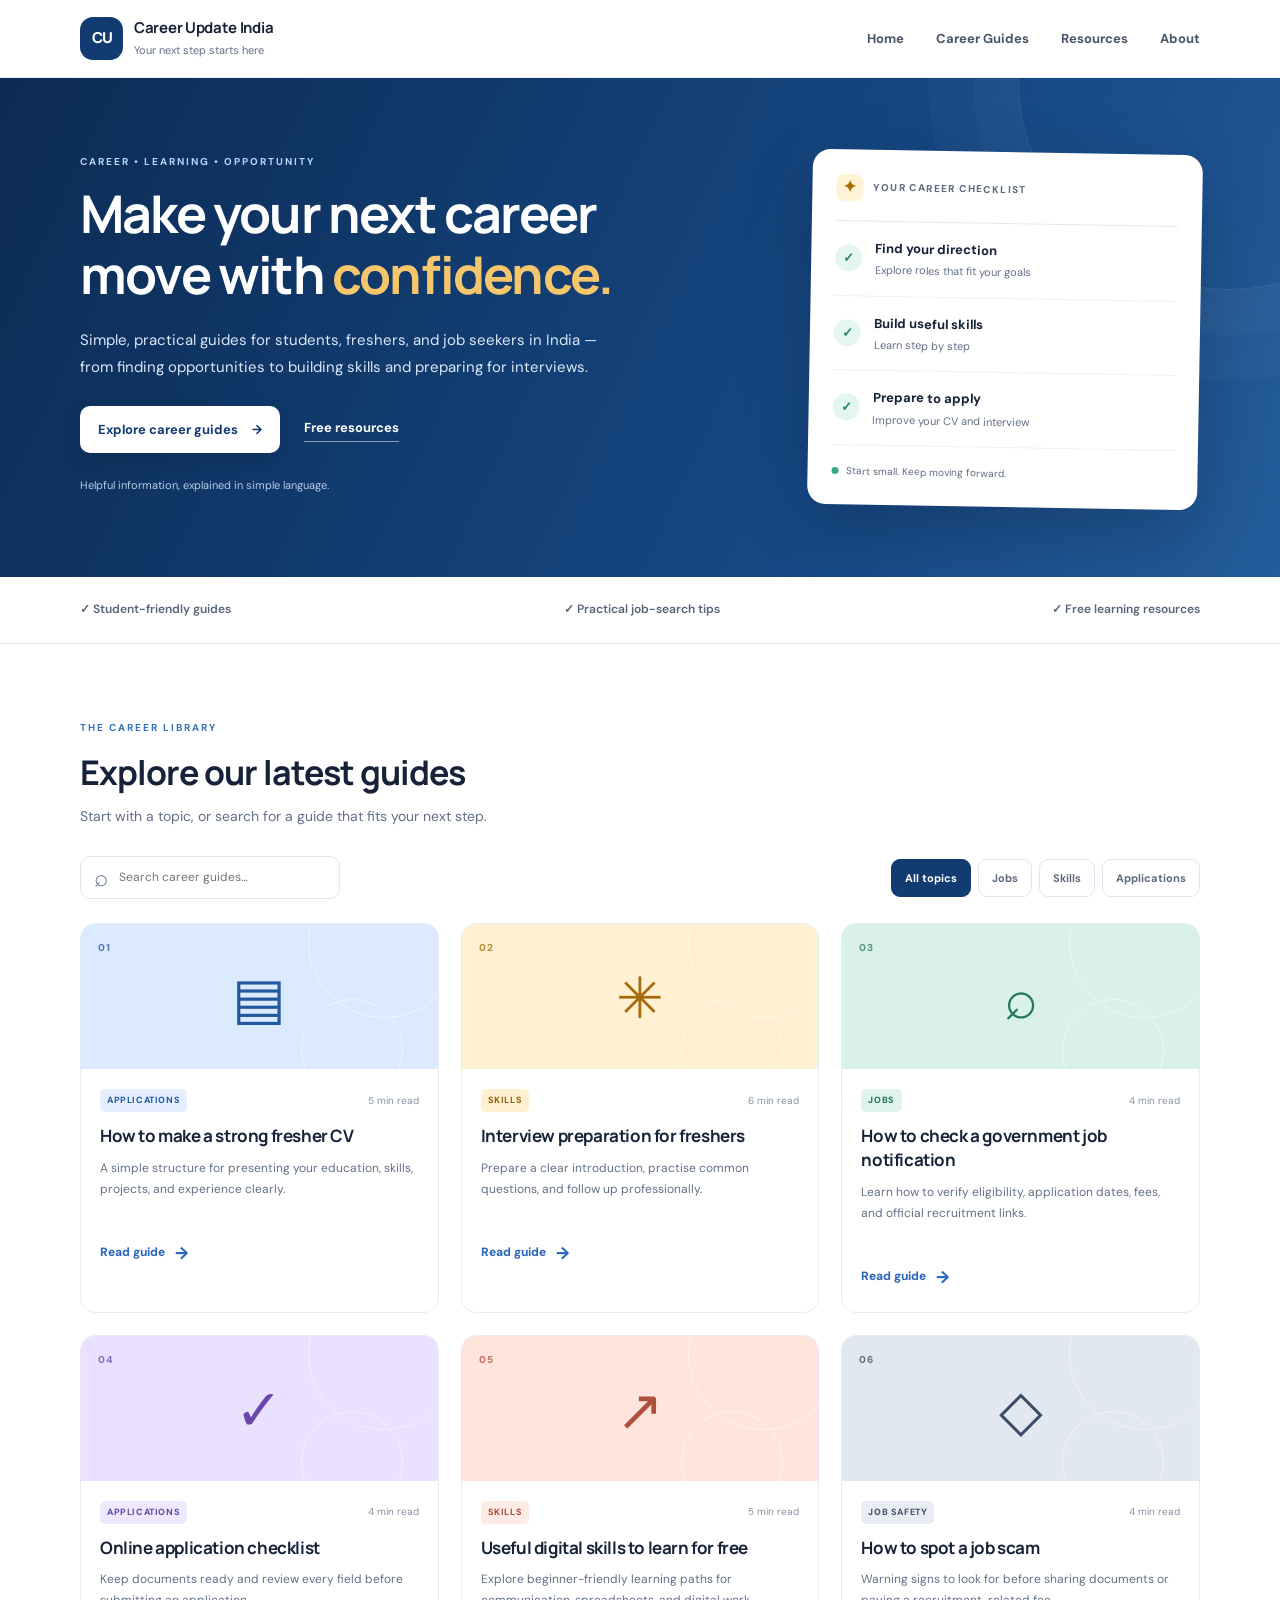
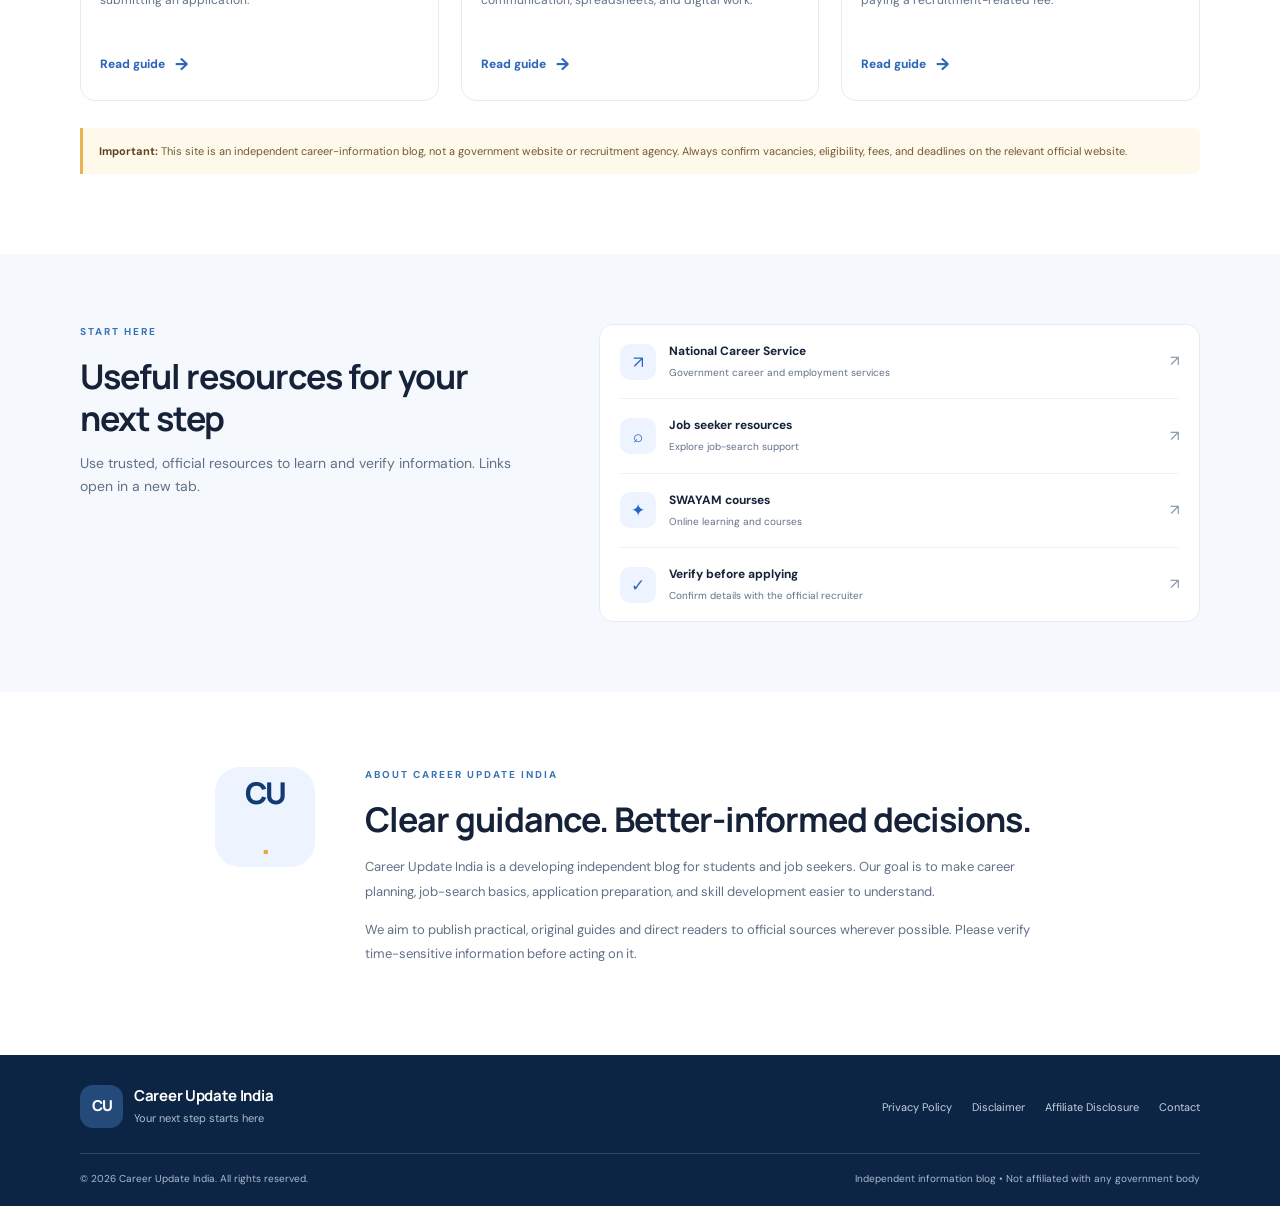
==== index.html @ eb4a0dd9 "Add files via upload" ====
<!doctype html>
<html lang="en">
<head>
  <meta charset="utf-8">
  <meta name="viewport" content="width=device-width, initial-scale=1">
  <meta name="description" content="Career Update India shares practical career guidance, exam preparation tips, job-search resources, and skill-building guides for students and freshers.">
  <meta name="theme-color" content="#123b72">
  <title>Career Update India | Jobs, Skills & Career Guides</title>
  <link rel="stylesheet" href="styles.css">
</head>
<body>
  <a class="skip-link" href="#main">Skip to content</a>
  <header class="site-header">
    <div class="container header-inner">
      <a class="brand" href="#home" aria-label="Career Update India home">
        <span class="brand-mark">CU</span>
        <span><strong>Career Update India</strong><small>Your next step starts here</small></span>
      </a>
      <button class="menu-toggle" id="menuToggle" aria-expanded="false" aria-controls="siteNav">☰ <span class="sr-only">Open menu</span></button>
      <nav id="siteNav" class="site-nav" aria-label="Main navigation">
        <a href="#home">Home</a><a href="#articles">Career Guides</a><a href="#resources">Resources</a><a href="#about">About</a>
      </nav>
    </div>
  </header>

  <main id="main">
    <section class="hero" id="home">
      <div class="container hero-grid">
        <div class="hero-copy">
          <p class="eyebrow">CAREER • LEARNING • OPPORTUNITY</p>
          <h1>Make your next career move with <span>confidence.</span></h1>
          <p class="hero-text">Simple, practical guides for students, freshers, and job seekers in India — from finding opportunities to building skills and preparing for interviews.</p>
          <div class="hero-actions"><a class="button button-light" href="#articles">Explore career guides <span aria-hidden="true">→</span></a><a class="text-link hero-link" href="#resources">Free resources</a></div>
          <p class="hero-note">Helpful information, explained in simple language.</p>
        </div>
        <div class="hero-card" aria-label="Career planning checklist">
          <div class="hero-card-top"><span class="mini-icon">✦</span><span>YOUR CAREER CHECKLIST</span></div>
          <div class="check-row"><span class="check">✓</span><div><strong>Find your direction</strong><small>Explore roles that fit your goals</small></div></div>
          <div class="check-row"><span class="check">✓</span><div><strong>Build useful skills</strong><small>Learn step by step</small></div></div>
          <div class="check-row"><span class="check">✓</span><div><strong>Prepare to apply</strong><small>Improve your CV and interview</small></div></div>
          <div class="card-footer"><span class="dot"></span> Start small. Keep moving forward.</div>
        </div>
      </div>
    </section>

    <section class="trust-strip"><div class="container trust-items"><span>✓ Student-friendly guides</span><span>✓ Practical job-search tips</span><span>✓ Free learning resources</span></div></section>

    <section class="section" id="articles">
      <div class="container">
        <div class="section-heading"><div><p class="eyebrow dark-eyebrow">THE CAREER LIBRARY</p><h2>Explore our latest guides</h2><p class="section-intro">Start with a topic, or search for a guide that fits your next step.</p></div></div>
        <div class="filter-bar"><label class="search-box"><span aria-hidden="true">⌕</span><input id="searchInput" type="search" placeholder="Search career guides…" aria-label="Search career guides"></label><div class="category-filters" role="group" aria-label="Filter articles"><button class="filter active" data-category="all">All topics</button><button class="filter" data-category="jobs">Jobs</button><button class="filter" data-category="skills">Skills</button><button class="filter" data-category="applications">Applications</button></div></div>
        <div class="article-grid" id="articleGrid">
          <article class="article-card" data-category="applications" data-search="resume cv fresher job application">
            <div class="article-art art-blue"><span>01</span><div class="art-symbol">▤</div></div><div class="article-body"><div class="meta"><span class="tag tag-blue">APPLICATIONS</span><span>5 min read</span></div><h3>How to make a strong fresher CV</h3><p>A simple structure for presenting your education, skills, projects, and experience clearly.</p><a class="read-link" href="articles/fresher-cv.html">Read guide <span>→</span></a></div>
          </article>
          <article class="article-card" data-category="skills" data-search="interview preparation fresher questions confidence">
            <div class="article-art art-gold"><span>02</span><div class="art-symbol">✳</div></div><div class="article-body"><div class="meta"><span class="tag tag-gold">SKILLS</span><span>6 min read</span></div><h3>Interview preparation for freshers</h3><p>Prepare a clear introduction, practise common questions, and follow up professionally.</p><a class="read-link" href="articles/interview-preparation.html">Read guide <span>→</span></a></div>
          </article>
          <article class="article-card" data-category="jobs" data-search="government job vacancy notification verify official website eligibility">
            <div class="article-art art-green"><span>03</span><div class="art-symbol">⌕</div></div><div class="article-body"><div class="meta"><span class="tag tag-green">JOBS</span><span>4 min read</span></div><h3>How to check a government job notification</h3><p>Learn how to verify eligibility, application dates, fees, and official recruitment links.</p><a class="read-link" href="articles/check-job-notification.html">Read guide <span>→</span></a></div>
          </article>
          <article class="article-card" data-category="applications" data-search="online application form documents photo signature checklist">
            <div class="article-art art-purple"><span>04</span><div class="art-symbol">✓</div></div><div class="article-body"><div class="meta"><span class="tag tag-purple">APPLICATIONS</span><span>4 min read</span></div><h3>Online application checklist</h3><p>Keep documents ready and review every field before submitting an application.</p><a class="read-link" href="articles/application-checklist.html">Read guide <span>→</span></a></div>
          </article>
          <article class="article-card" data-category="skills" data-search="free skills learn online digital skills beginner">
            <div class="article-art art-coral"><span>05</span><div class="art-symbol">↗</div></div><div class="article-body"><div class="meta"><span class="tag tag-coral">SKILLS</span><span>5 min read</span></div><h3>Useful digital skills to learn for free</h3><p>Explore beginner-friendly learning paths for communication, spreadsheets, and digital work.</p><a class="read-link" href="articles/free-digital-skills.html">Read guide <span>→</span></a></div>
          </article>
          <article class="article-card" data-category="jobs" data-search="job scam fraud recruitment fee safety verification">
            <div class="article-art art-ink"><span>06</span><div class="art-symbol">◇</div></div><div class="article-body"><div class="meta"><span class="tag tag-ink">JOB SAFETY</span><span>4 min read</span></div><h3>How to spot a job scam</h3><p>Warning signs to look for before sharing documents or paying a recruitment-related fee.</p><a class="read-link" href="articles/spot-job-scam.html">Read guide <span>→</span></a></div>
          </article>
        </div>
        <p id="noResults" class="no-results" hidden>No guides match that search. Try another keyword or choose “All topics”.</p>
        <div class="notice"><strong>Important:</strong> This site is an independent career-information blog, not a government website or recruitment agency. Always confirm vacancies, eligibility, fees, and deadlines on the relevant official website.</div>
      </div>
    </section>

    <section class="resource-section" id="resources"><div class="container resource-grid"><div><p class="eyebrow dark-eyebrow">START HERE</p><h2>Useful resources for your next step</h2><p class="section-intro">Use trusted, official resources to learn and verify information. Links open in a new tab.</p></div><div class="resource-list"><a href="https://www.ncs.gov.in/" target="_blank" rel="noopener noreferrer"><span class="resource-icon">↗</span><span><strong>National Career Service</strong><small>Government career and employment services</small></span><span class="arrow">↗</span></a><a href="https://www.ncs.gov.in/job-seeker/Pages/default.aspx" target="_blank" rel="noopener noreferrer"><span class="resource-icon">⌕</span><span><strong>Job seeker resources</strong><small>Explore job-search support</small></span><span class="arrow">↗</span></a><a href="https://www.swayam.gov.in/" target="_blank" rel="noopener noreferrer"><span class="resource-icon">✦</span><span><strong>SWAYAM courses</strong><small>Online learning and courses</small></span><span class="arrow">↗</span></a><a href="https://www.ncs.gov.in/" target="_blank" rel="noopener noreferrer"><span class="resource-icon">✓</span><span><strong>Verify before applying</strong><small>Confirm details with the official recruiter</small></span><span class="arrow">↗</span></a></div></div></section>

    <section class="about-section" id="about"><div class="container about-box"><div class="about-mark">CU<span>.</span></div><div><p class="eyebrow dark-eyebrow">ABOUT CAREER UPDATE INDIA</p><h2>Clear guidance. Better-informed decisions.</h2><p>Career Update India is a developing independent blog for students and job seekers. Our goal is to make career planning, job-search basics, application preparation, and skill development easier to understand.</p><p>We aim to publish practical, original guides and direct readers to official sources wherever possible. Please verify time-sensitive information before acting on it.</p></div></div></section>
  </main>

  <footer class="site-footer"><div class="container footer-top"><a class="brand footer-brand" href="#home"><span class="brand-mark">CU</span><span><strong>Career Update India</strong><small>Your next step starts here</small></span></a><div class="footer-links"><a href="privacy.html">Privacy Policy</a><a href="disclaimer.html">Disclaimer</a><a href="disclosure.html">Affiliate Disclosure</a><a href="contact.html">Contact</a></div></div><div class="container footer-bottom"><span>© <span id="year"></span> Career Update India. All rights reserved.</span><span>Independent information blog • Not affiliated with any government body</span></div></footer>
  <script src="script.js"></script>
</body>
</html>
---- styles.css ----
@import url('https://fonts.googleapis.com/css2?family=DM+Sans:wght@400;500;600;700&family=Manrope:wght@400;500;600;700;800&display=swap');
:root{--navy:#123b72;--navy2:#0c2c56;--blue:#2c66bc;--ink:#152238;--muted:#627087;--line:#e3e9f1;--pale:#f5f8fc;--white:#fff;--gold:#f4bd57;--green:#27816d;--radius:18px;--shadow:0 14px 40px rgba(20,48,86,.08)}
*{box-sizing:border-box}html{scroll-behavior:smooth;scroll-padding-top:85px}body{margin:0;color:var(--ink);font-family:'DM Sans',Arial,sans-serif;line-height:1.65;background:#fff}a{color:inherit;text-decoration:none}button,input{font:inherit}.container{width:min(1120px,calc(100% - 40px));margin:0 auto}.skip-link{position:absolute;left:-999px;top:8px;background:white;padding:10px;z-index:100}.skip-link:focus{left:8px}.sr-only{position:absolute;width:1px;height:1px;padding:0;margin:-1px;overflow:hidden;clip:rect(0,0,0,0);white-space:nowrap;border:0}
.site-header{height:78px;background:#fff;border-bottom:1px solid #edf0f5;position:sticky;top:0;z-index:20}.header-inner{height:100%;display:flex;align-items:center;justify-content:space-between}.brand{display:flex;gap:11px;align-items:center}.brand-mark{display:grid;place-items:center;width:43px;height:43px;border-radius:13px;background:var(--navy);color:#fff;font-family:Manrope,sans-serif;font-size:15px;font-weight:800;letter-spacing:-1px}.brand strong,.brand small{display:block}.brand strong{font-family:Manrope,sans-serif;font-size:15px;letter-spacing:-.3px;line-height:1.35}.brand small{color:var(--muted);font-size:11px;margin-top:2px}.site-nav{display:flex;gap:32px;align-items:center}.site-nav a{font-size:13px;font-weight:700;color:#47556a}.site-nav a:hover,.footer-links a:hover{color:var(--blue)}.menu-toggle{display:none;background:white;border:1px solid var(--line);border-radius:10px;padding:7px 11px;font-size:20px;color:var(--navy)}
.hero{background:linear-gradient(115deg,#0c2b54,#164985 68%,#245c9b);color:#fff;overflow:hidden;position:relative}.hero:after{content:"";position:absolute;width:420px;height:420px;border:1px solid rgba(255,255,255,.1);border-radius:50%;right:-160px;top:-210px;box-shadow:0 0 0 45px rgba(255,255,255,.025),0 0 0 90px rgba(255,255,255,.025)}.hero-grid{min-height:450px;padding-top:74px;padding-bottom:70px;display:grid;grid-template-columns:1.2fr .8fr;align-items:center;gap:65px;position:relative;z-index:1}.eyebrow{font-size:10px;letter-spacing:2px;font-weight:700;color:#b9d4ff;margin:0 0 14px}.hero h1{font-family:Manrope,sans-serif;font-size:clamp(34px,4.3vw,52px);line-height:1.16;letter-spacing:-1.8px;margin:0;max-width:620px}.hero h1 span{color:#f6c66d}.hero-text{color:#dbe7f8;font-size:15px;max-width:545px;margin:22px 0 25px;line-height:1.8}.hero-actions{display:flex;align-items:center;gap:24px;flex-wrap:wrap}.button{display:inline-flex;align-items:center;justify-content:center;gap:14px;border-radius:10px;padding:13px 18px;font-size:13px;font-weight:700}.button-light{background:#fff;color:var(--navy);box-shadow:0 8px 20px rgba(0,0,0,.12)}.button-light:hover{background:#f1f5fb}.text-link{font-size:13px;font-weight:700}.hero-link{color:#fff;border-bottom:1px solid rgba(255,255,255,.5);padding-bottom:3px}.hero-note{font-size:11px;color:#b7cce7;margin-top:23px}.hero-card{background:#fff;color:var(--ink);border-radius:18px;padding:25px 24px;box-shadow:0 24px 70px rgba(0,0,0,.2);max-width:390px;justify-self:end;width:100%;transform:rotate(1deg)}.hero-card-top{display:flex;gap:10px;align-items:center;font-size:10px;font-weight:800;letter-spacing:1.4px;color:#5d6c80;padding-bottom:19px;border-bottom:1px solid var(--line)}.mini-icon{width:27px;height:27px;display:grid;place-items:center;background:#fff2d5;color:#a66c00;border-radius:8px;font-size:16px}.check-row{display:flex;gap:13px;align-items:center;padding:16px 0;border-bottom:1px solid #edf0f5}.check{width:27px;height:27px;display:grid;place-items:center;border-radius:50%;background:#e5f5ef;color:#21866b;font-weight:800;font-size:13px;flex-shrink:0}.check-row strong,.check-row small{display:block}.check-row strong{font-size:13px}.check-row small{font-size:11px;color:var(--muted);margin-top:2px}.card-footer{padding-top:18px;font-size:10px;color:#5d6c80;display:flex;align-items:center;gap:8px}.dot{width:7px;height:7px;border-radius:50%;background:#35a987}
.trust-strip{border-bottom:1px solid var(--line);background:#fff}.trust-items{display:flex;align-items:center;justify-content:space-between;gap:20px;min-height:66px;color:#56647a;font-size:12px;font-weight:600}.trust-items span{display:flex;gap:9px;align-items:center}.trust-items span: first-letter{color:var(--green)}
.section{padding:76px 0 80px}.section-heading{display:flex;justify-content:space-between;align-items:end;margin-bottom:28px}.dark-eyebrow{color:#3872b7}.section h2,.resource-section h2,.about-section h2{font-family:Manrope,sans-serif;font-size:clamp(26px,3vw,34px);line-height:1.25;letter-spacing:-1px;margin:0}.section-intro{color:var(--muted);font-size:14px;margin:12px 0 0}.filter-bar{display:flex;justify-content:space-between;align-items:center;gap:15px;margin-bottom:24px;flex-wrap:wrap}.search-box{height:43px;display:flex;align-items:center;gap:9px;border:1px solid #dfe6ef;border-radius:10px;padding:0 13px;min-width:260px;color:#6a7b90}.search-box span{font-size:24px;line-height:1}.search-box input{border:0;outline:0;min-width:0;width:100%;font-size:12px;color:var(--ink)}.search-box:focus-within{border-color:#6a9bd9;box-shadow:0 0 0 3px rgba(44,102,188,.1)}.category-filters{display:flex;gap:7px;flex-wrap:wrap}.filter{border:1px solid #e0e7f0;background:#fff;color:#5e6b7d;border-radius:9px;padding:9px 13px;font-size:11px;font-weight:700;cursor:pointer}.filter:hover,.filter.active{background:var(--navy);border-color:var(--navy);color:#fff}.article-grid{display:grid;grid-template-columns:repeat(3,minmax(0,1fr));gap:22px}.article-card{border:1px solid #e7ebf2;border-radius:15px;overflow:hidden;background:#fff;transition:transform .2s,box-shadow .2s;min-width:0}.article-card:hover{transform:translateY(-4px);box-shadow:var(--shadow)}.article-art{height:145px;display:flex;align-items:center;justify-content:center;position:relative;overflow:hidden}.article-art:before,.article-art:after{content:"";position:absolute;border:1px solid rgba(255,255,255,.45);border-radius:50%;width:150px;height:150px;right:-22px;top:-58px}.article-art:after{width:100px;height:100px;right:35px;top:75px}.article-art>span{position:absolute;top:16px;left:17px;font-size:10px;letter-spacing:1px;font-weight:800;opacity:.75}.art-symbol{font-family:Manrope,sans-serif;font-size:57px;line-height:1;font-weight:500;position:relative;z-index:1}.art-blue{background:#dceaff;color:#22589d}.art-gold{background:#fff0d1;color:#a66b0c}.art-green{background:#d9f1e9;color:#247760}.art-purple{background:#e9e1ff;color:#6847a8}.art-coral{background:#ffe4dc;color:#ad503c}.art-ink{background:#e1e8f0;color:#3b4c65}.article-body{padding:20px 19px 21px}.meta{display:flex;align-items:center;justify-content:space-between;gap:8px;font-size:10px;color:#8390a1;margin-bottom:12px}.tag{font-size:9px;letter-spacing:.6px;font-weight:800;padding:4px 7px;border-radius:5px}.tag-blue{background:#e5efff;color:#245ba1}.tag-gold{background:#fff0d1;color:#94600a}.tag-green{background:#dff4ec;color:#23765f}.tag-purple{background:#eee8ff;color:#6749a2}.tag-coral{background:#ffebe5;color:#a94c38}.tag-ink{background:#e8edf3;color:#44546a}.article-body h3{font-family:Manrope,sans-serif;font-size:17px;line-height:1.4;letter-spacing:-.4px;margin:0 0 10px}.article-body p{font-size:12px;color:var(--muted);line-height:1.75;margin:0;min-height:63px}.read-link{display:inline-flex;gap:10px;align-items:center;margin-top:18px;font-size:12px;font-weight:800;color:var(--blue)}.read-link span{font-size:17px;transition:transform .2s}.read-link:hover span{transform:translateX(3px)}.no-results{padding:30px;text-align:center;background:var(--pale);border-radius:12px;color:var(--muted);font-size:13px}.notice{margin-top:27px;border-left:3px solid #e8b44f;padding:14px 16px;background:#fff9ec;color:#6f5b32;font-size:11px;line-height:1.7;border-radius:0 8px 8px 0}.notice strong{color:#59451f}
.resource-section{background:#f5f8fc;padding:70px 0}.resource-grid{display:grid;grid-template-columns:.85fr 1.15fr;gap:75px;align-items:start}.resource-list{background:#fff;border:1px solid #e6ebf3;border-radius:14px;padding:0 20px}.resource-list>a{display:flex;align-items:center;gap:13px;padding:17px 0;border-bottom:1px solid #edf0f5}.resource-list>a:last-child{border-bottom:0}.resource-icon{width:36px;height:36px;display:grid;place-items:center;background:#edf4ff;color:var(--blue);border-radius:10px;font-size:17px;flex-shrink:0}.resource-list strong,.resource-list small{display:block}.resource-list strong{font-size:12px}.resource-list small{font-size:10px;color:var(--muted);margin-top:3px}.resource-list .arrow{margin-left:auto;color:#8493a6;font-size:15px}.about-section{padding:75px 0}.about-box{display:grid;grid-template-columns:120px 1fr;gap:30px;max-width:850px;align-items:start}.about-mark{width:100px;height:100px;background:#edf4ff;color:var(--navy);border-radius:25px;display:grid;place-items:center;font-family:Manrope,sans-serif;font-size:30px;font-weight:800;letter-spacing:-2px}.about-mark span{color:#e6a93d}.about-section h2{margin-bottom:15px}.about-section p:not(.eyebrow){font-size:13px;line-height:1.9;color:var(--muted);max-width:740px}.site-footer{background:#0d2544;color:#fff;padding:30px 0 18px}.footer-top{display:flex;justify-content:space-between;align-items:center;gap:25px;padding-bottom:25px}.footer-brand .brand-mark{background:#244a79}.footer-brand small{color:#aebdd0}.footer-links{display:flex;gap:20px;flex-wrap:wrap}.footer-links a{font-size:11px;color:#c2d0e2}.footer-bottom{border-top:1px solid rgba(255,255,255,.14);padding-top:17px;display:flex;justify-content:space-between;gap:15px;flex-wrap:wrap;color:#aabbd0;font-size:10px}
/* Article and policy pages */
.inner-hero{background:linear-gradient(115deg,#0c2b54,#164985);color:#fff;padding:50px 0}.inner-hero .eyebrow{margin-bottom:9px}.inner-hero h1{font-family:Manrope,sans-serif;font-size:clamp(30px,4vw,43px);letter-spacing:-1.3px;line-height:1.2;margin:0 0 12px}.inner-hero p{max-width:720px;color:#dbe7f8;font-size:14px;margin:0}.breadcrumb{font-size:11px;color:#c1d6f2;margin-bottom:17px}.breadcrumb a{text-decoration:underline;text-underline-offset:3px}.prose-wrap{max-width:800px;padding:44px 0 70px}.prose-wrap h2{font-family:Manrope,sans-serif;font-size:23px;line-height:1.35;margin:32px 0 10px;letter-spacing:-.5px}.prose-wrap h3{font-size:17px;margin:24px 0 8px}.prose-wrap p,.prose-wrap li{font-size:14px;line-height:1.9;color:#4e5c70}.prose-wrap li{margin-bottom:7px}.prose-wrap a{color:#225fae;text-decoration:underline;text-underline-offset:3px}.callout{background:#f3f7fc;border-left:3px solid var(--blue);padding:15px 18px;border-radius:0 8px 8px 0;color:#43556d;font-size:13px;margin:20px 0}.back-link{display:inline-block;margin-top:24px;color:var(--blue);font-size:13px;font-weight:800}.prose-wrap .updated{font-size:11px;color:#7e8b9d}.contact-form{display:grid;gap:13px;max-width:600px}.contact-form label{display:grid;gap:6px;font-size:12px;font-weight:700}.contact-form input,.contact-form textarea{border:1px solid #dbe3ed;border-radius:9px;padding:12px;font-size:13px;width:100%}.contact-form textarea{min-height:120px;resize:vertical}.contact-form button{justify-self:start;border:0;background:var(--navy);color:#fff;border-radius:9px;padding:12px 17px;font-size:12px;font-weight:700;cursor:pointer}.contact-hint{font-size:11px!important;color:#77859a!important}
@media(max-width:850px){.hero-grid{gap:35px;grid-template-columns:1.1fr .9fr}.hero h1{font-size:42px}.article-grid{grid-template-columns:repeat(2,minmax(0,1fr))}.resource-grid{gap:35px}.site-nav{gap:20px}}
@media(max-width:640px){.container{width:min(100% - 30px,520px)}.site-header{height:68px}.brand-mark{width:39px;height:39px}.brand strong{font-size:13px}.brand small{font-size:10px}.menu-toggle{display:block}.site-nav{display:none;position:absolute;left:0;right:0;top:67px;background:#fff;border-bottom:1px solid var(--line);padding:12px 20px 18px;box-shadow:0 12px 18px rgba(15,39,70,.08);flex-direction:column;align-items:stretch;gap:0}.site-nav.open{display:flex}.site-nav a{padding:12px 5px;border-bottom:1px solid #f0f2f6}.site-nav a:last-child{border-bottom:0}.hero-grid{padding-top:49px;padding-bottom:47px;grid-template-columns:1fr;gap:33px;min-height:0}.hero h1{font-size:38px;letter-spacing:-1.2px}.hero-text{font-size:13px;margin:17px 0 20px}.hero-card{justify-self:start;max-width:100%;transform:none;padding:20px}.trust-items{padding:16px 0;align-items:flex-start;flex-direction:column;gap:9px;font-size:11px}.section{padding:52px 0 55px}.section-heading{margin-bottom:22px}.section h2,.resource-section h2,.about-section h2{font-size:27px}.section-intro{font-size:12px}.filter-bar{align-items:stretch;gap:12px}.search-box{width:100%;min-width:0}.category-filters{width:100%;gap:6px}.filter{padding:8px 10px;font-size:10px}.article-grid{grid-template-columns:1fr;gap:15px}.article-card{display:grid;grid-template-columns:112px 1fr}.article-art{height:100%;min-height:205px}.article-art>span{top:12px;left:10px;font-size:9px}.art-symbol{font-size:42px}.article-art:before{width:100px;height:100px;right:-30px;top:-20px}.article-art:after{width:70px;height:70px;right:3px;top:auto;bottom:5px}.article-body{padding:15px 13px}.meta{display:block;font-size:9px;margin-bottom:8px}.meta>span:last-child{display:block;margin-top:7px}.tag{font-size:8px}.article-body h3{font-size:14px;margin-bottom:7px}.article-body p{font-size:11px;line-height:1.6;min-height:0}.read-link{font-size:11px;margin-top:12px}.notice{font-size:10px}.resource-section{padding:52px 0}.resource-grid{grid-template-columns:1fr;gap:24px}.resource-list{padding:0 14px}.resource-list>a{gap:10px}.resource-list strong{font-size:11px}.resource-list small{font-size:9px}.about-section{padding:52px 0}.about-box{grid-template-columns:1fr;gap:19px}.about-mark{width:72px;height:72px;font-size:25px;border-radius:18px}.about-section p:not(.eyebrow){font-size:12px}.footer-top{align-items:flex-start;flex-direction:column}.footer-links{gap:13px 18px}.footer-bottom{flex-direction:column;gap:6px}.inner-hero{padding:38px 0}.inner-hero h1{font-size:31px}.inner-hero p{font-size:12px}.prose-wrap{padding:30px 0 50px}.prose-wrap h2{font-size:21px}.prose-wrap p,.prose-wrap li{font-size:13px}}
@media(prefers-reduced-motion:reduce){html{scroll-behavior:auto}*,*:before,*:after{transition:none!important}}
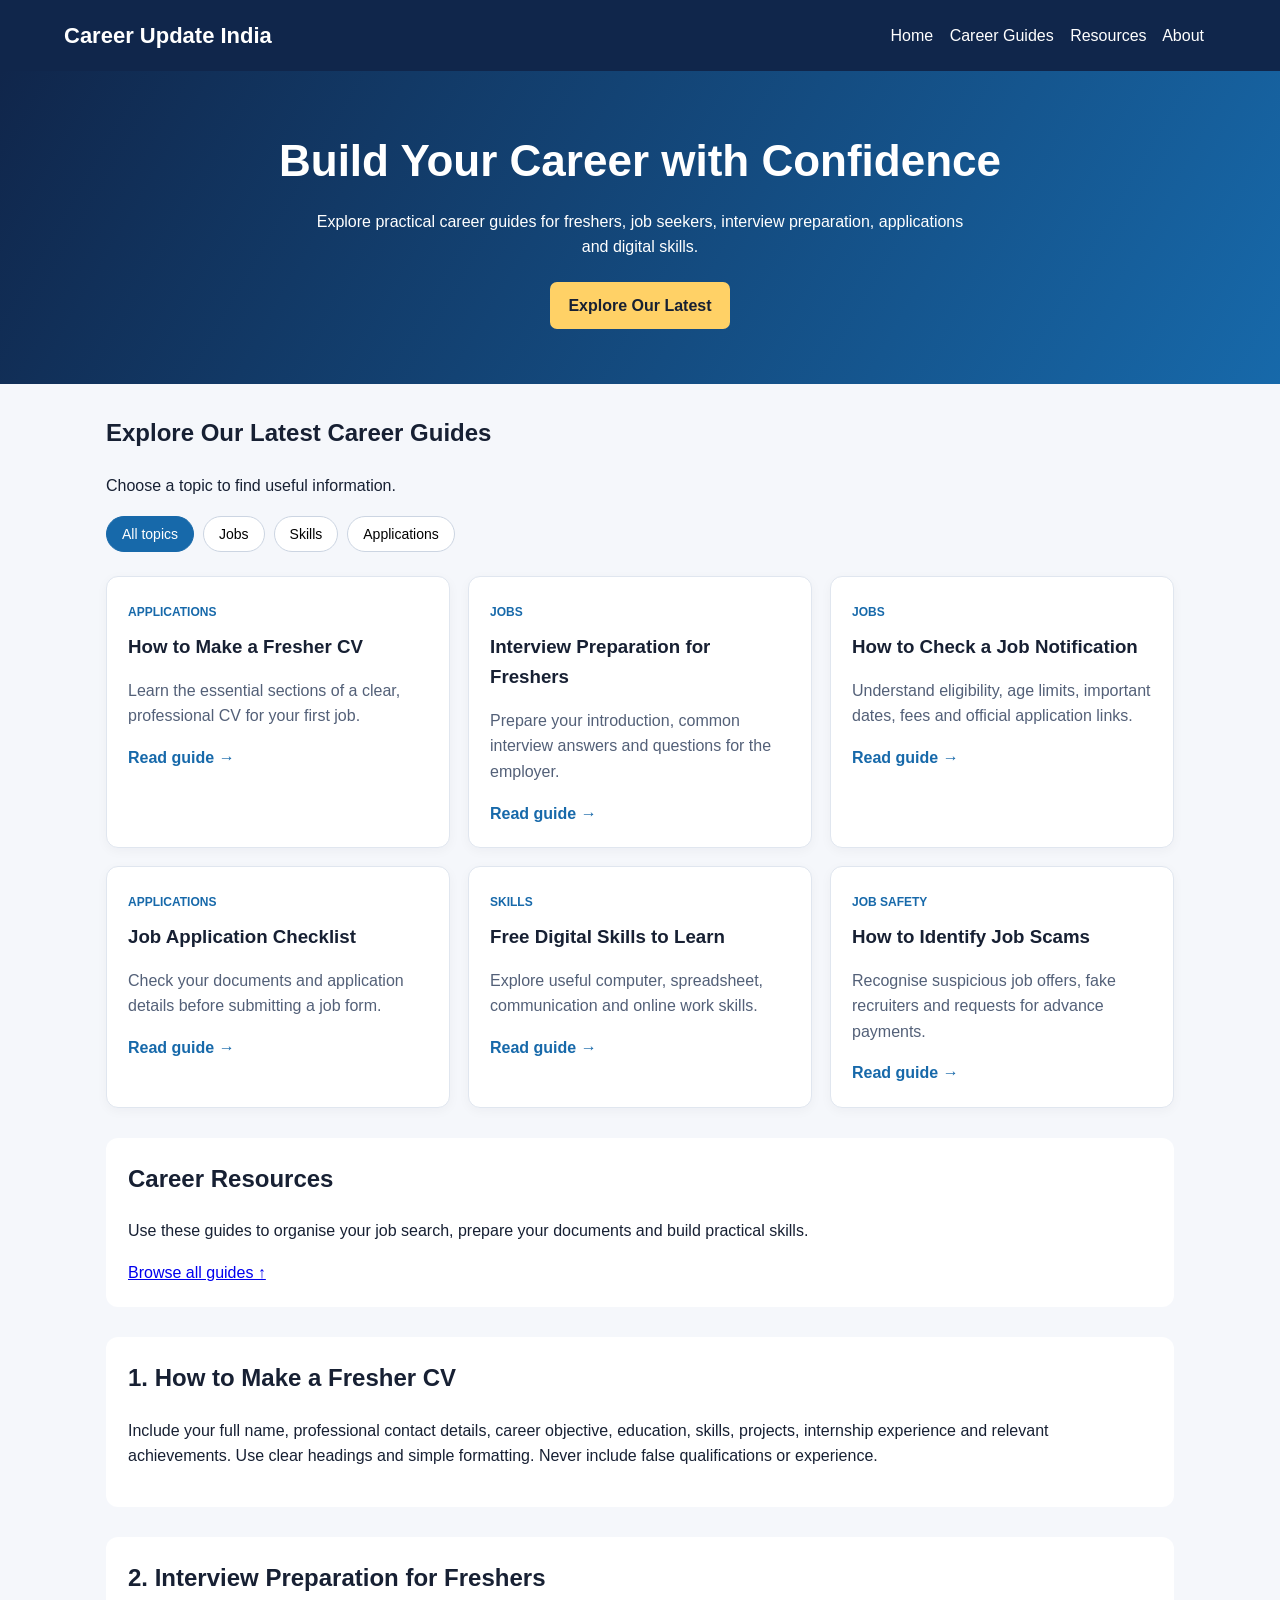
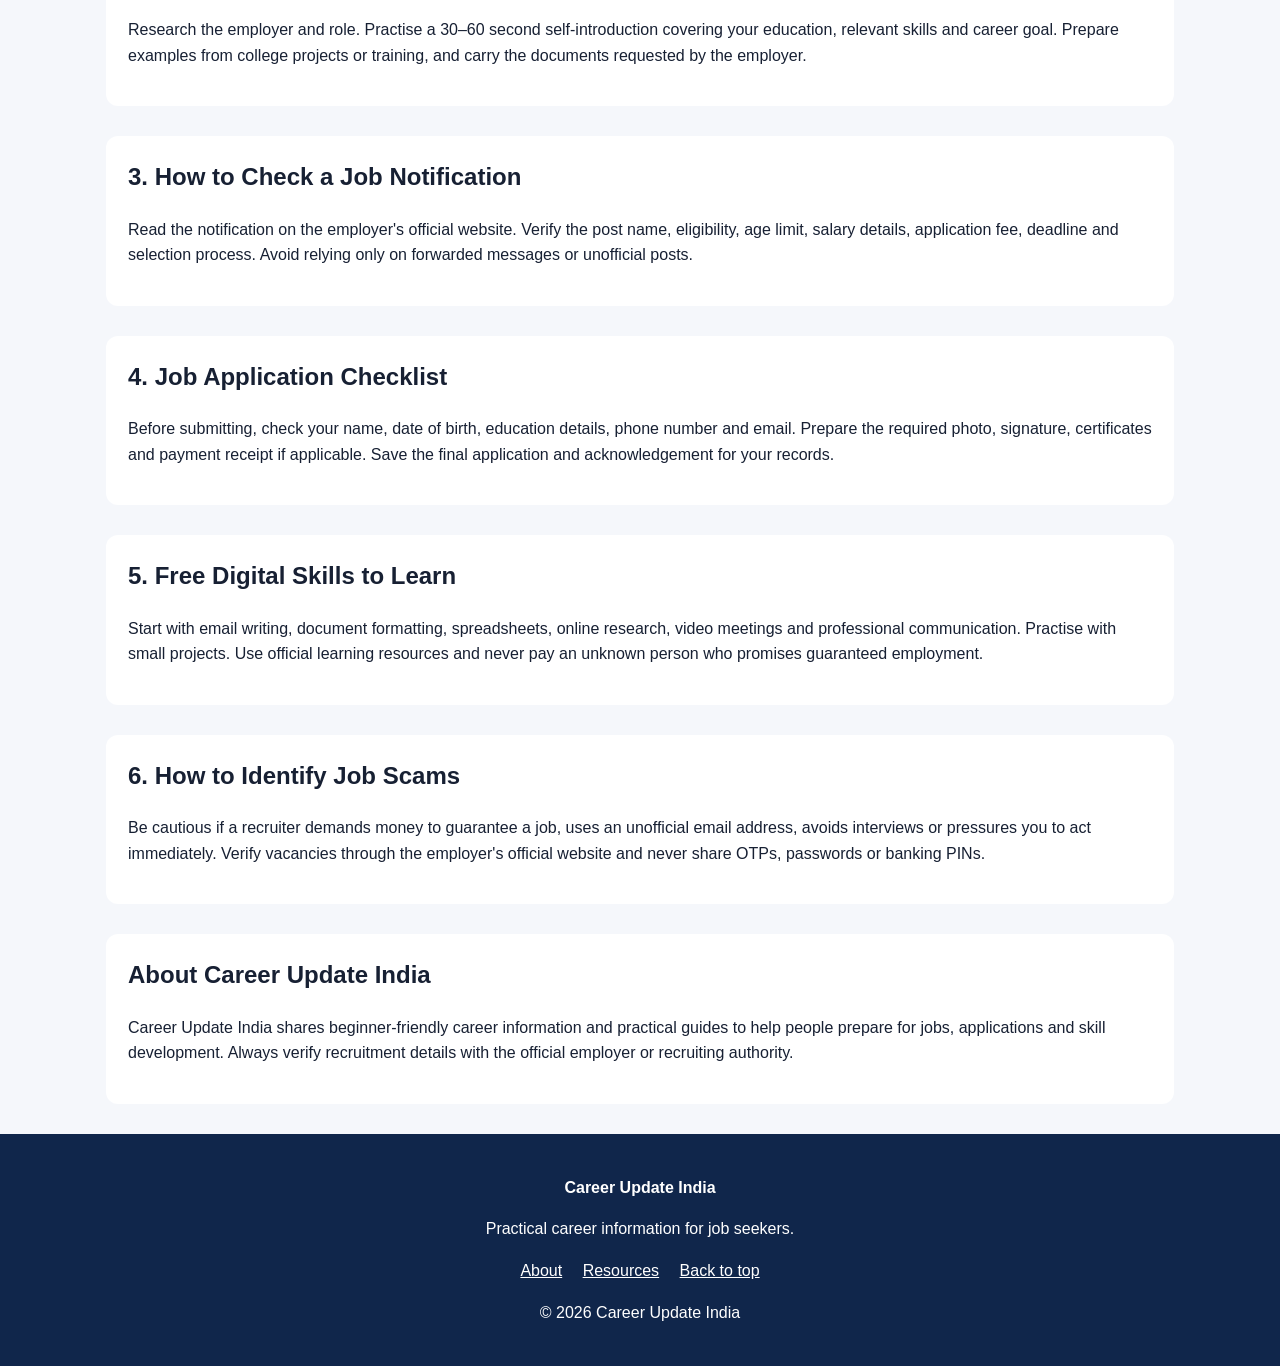
==== commit 8df324df: "Revise index.html for layout and style enhancements Updated HTML structure and styles for improved l" ====
--- a/index.html
+++ b/index.html
@@ -1,85 +1,196 @@
-<!doctype html>
+<!DOCTYPE html>
 <html lang="en">
 <head>
-  <meta charset="utf-8">
-  <meta name="viewport" content="width=device-width, initial-scale=1">
-  <meta name="description" content="Career Update India shares practical career guidance, exam preparation tips, job-search resources, and skill-building guides for students and freshers.">
-  <meta name="theme-color" content="#123b72">
-  <title>Career Update India | Jobs, Skills & Career Guides</title>
-  <link rel="stylesheet" href="styles.css">
+<meta charset="UTF-8">
+<meta name="viewport" content="width=device-width, initial-scale=1.0">
+<meta name="description" content="Career Update India - career guides, jobs, interview preparation, applications and digital skills.">
+<title>Career Update India</title>
+<style>
+*{box-sizing:border-box}
+body{margin:0;font-family:Arial,sans-serif;background:#f5f7fb;color:#172033;line-height:1.6}
+header{background:#10264b;color:white;padding:18px 5%}
+nav{display:flex;justify-content:space-between;align-items:center;gap:15px;flex-wrap:wrap}
+nav a{color:white;text-decoration:none;margin-right:12px}
+.logo{font-size:22px;font-weight:bold}
+.hero{background:linear-gradient(120deg,#10264b,#1769aa);color:white;padding:55px 6%;text-align:center}
+.hero h1{font-size:clamp(28px,5vw,44px);margin:0 0 12px}
+.hero p{max-width:650px;margin:0 auto 22px}
+.btn{display:inline-block;background:#ffd166;color:#172033;padding:11px 18px;border-radius:7px;text-decoration:none;font-weight:bold}
+main{max-width:1100px;margin:auto;padding:30px 16px}
+h2{margin-top:0}
+.filters{display:flex;gap:9px;flex-wrap:wrap;margin:18px 0 24px}
+.filter{padding:9px 15px;border:1px solid #ccd5e2;border-radius:20px;background:white;cursor:pointer;font-size:14px}
+.filter.active,.filter:hover{background:#1769aa;color:white;border-color:#1769aa}
+.grid{display:grid;grid-template-columns:repeat(auto-fit,minmax(min(100%,260px),1fr));gap:18px}
+.card{background:white;border:1px solid #e0e6ef;border-radius:12px;padding:21px;box-shadow:0 3px 12px #14213d0a}
+.tag{font-size:12px;color:#1769aa;font-weight:bold;text-transform:uppercase}
+.card h3{margin:8px 0}
+.card p{color:#536078}
+.card a{color:#1769aa;font-weight:bold;text-decoration:none}
+.card a:hover{text-decoration:underline}
+.info{background:white;border-radius:12px;padding:22px;margin-top:30px}
+footer{background:#10264b;color:white;padding:25px 6%;text-align:center}
+footer a{color:white;margin:5px 8px}
+[hidden]{display:none!important}
+</style>
 </head>
 <body>
-  <a class="skip-link" href="#main">Skip to content</a>
-  <header class="site-header">
-    <div class="container header-inner">
-      <a class="brand" href="#home" aria-label="Career Update India home">
-        <span class="brand-mark">CU</span>
-        <span><strong>Career Update India</strong><small>Your next step starts here</small></span>
-      </a>
-      <button class="menu-toggle" id="menuToggle" aria-expanded="false" aria-controls="siteNav">☰ <span class="sr-only">Open menu</span></button>
-      <nav id="siteNav" class="site-nav" aria-label="Main navigation">
-        <a href="#home">Home</a><a href="#articles">Career Guides</a><a href="#resources">Resources</a><a href="#about">About</a>
-      </nav>
-    </div>
-  </header>
+<header>
+<nav>
+<div class="logo">Career Update India</div>
+<div>
+<a href="#home">Home</a>
+<a href="#articles">Career Guides</a>
+<a href="#resources">Resources</a>
+<a href="#about">About</a>
+</div>
+</nav>
+</header>
 
-  <main id="main">
-    <section class="hero" id="home">
-      <div class="container hero-grid">
-        <div class="hero-copy">
-          <p class="eyebrow">CAREER • LEARNING • OPPORTUNITY</p>
-          <h1>Make your next career move with <span>confidence.</span></h1>
-          <p class="hero-text">Simple, practical guides for students, freshers, and job seekers in India — from finding opportunities to building skills and preparing for interviews.</p>
-          <div class="hero-actions"><a class="button button-light" href="#articles">Explore career guides <span aria-hidden="true">→</span></a><a class="text-link hero-link" href="#resources">Free resources</a></div>
-          <p class="hero-note">Helpful information, explained in simple language.</p>
-        </div>
-        <div class="hero-card" aria-label="Career planning checklist">
-          <div class="hero-card-top"><span class="mini-icon">✦</span><span>YOUR CAREER CHECKLIST</span></div>
-          <div class="check-row"><span class="check">✓</span><div><strong>Find your direction</strong><small>Explore roles that fit your goals</small></div></div>
-          <div class="check-row"><span class="check">✓</span><div><strong>Build useful skills</strong><small>Learn step by step</small></div></div>
-          <div class="check-row"><span class="check">✓</span><div><strong>Prepare to apply</strong><small>Improve your CV and interview</small></div></div>
-          <div class="card-footer"><span class="dot"></span> Start small. Keep moving forward.</div>
-        </div>
-      </div>
-    </section>
+<section class="hero" id="home">
+<h1>Build Your Career with Confidence</h1>
+<p>Explore practical career guides for freshers, job seekers, interview preparation, applications and digital skills.</p>
+<a class="btn" href="#articles">Explore Our Latest</a>
+</section>
 
-    <section class="trust-strip"><div class="container trust-items"><span>✓ Student-friendly guides</span><span>✓ Practical job-search tips</span><span>✓ Free learning resources</span></div></section>
+<main>
+<section id="articles">
+<h2>Explore Our Latest Career Guides</h2>
+<p>Choose a topic to find useful information.</p>
 
-    <section class="section" id="articles">
-      <div class="container">
-        <div class="section-heading"><div><p class="eyebrow dark-eyebrow">THE CAREER LIBRARY</p><h2>Explore our latest guides</h2><p class="section-intro">Start with a topic, or search for a guide that fits your next step.</p></div></div>
-        <div class="filter-bar"><label class="search-box"><span aria-hidden="true">⌕</span><input id="searchInput" type="search" placeholder="Search career guides…" aria-label="Search career guides"></label><div class="category-filters" role="group" aria-label="Filter articles"><button class="filter active" data-category="all">All topics</button><button class="filter" data-category="jobs">Jobs</button><button class="filter" data-category="skills">Skills</button><button class="filter" data-category="applications">Applications</button></div></div>
-        <div class="article-grid" id="articleGrid">
-          <article class="article-card" data-category="applications" data-search="resume cv fresher job application">
-            <div class="article-art art-blue"><span>01</span><div class="art-symbol">▤</div></div><div class="article-body"><div class="meta"><span class="tag tag-blue">APPLICATIONS</span><span>5 min read</span></div><h3>How to make a strong fresher CV</h3><p>A simple structure for presenting your education, skills, projects, and experience clearly.</p><a class="read-link" href="articles/fresher-cv.html">Read guide <span>→</span></a></div>
-          </article>
-          <article class="article-card" data-category="skills" data-search="interview preparation fresher questions confidence">
-            <div class="article-art art-gold"><span>02</span><div class="art-symbol">✳</div></div><div class="article-body"><div class="meta"><span class="tag tag-gold">SKILLS</span><span>6 min read</span></div><h3>Interview preparation for freshers</h3><p>Prepare a clear introduction, practise common questions, and follow up professionally.</p><a class="read-link" href="articles/interview-preparation.html">Read guide <span>→</span></a></div>
-          </article>
-          <article class="article-card" data-category="jobs" data-search="government job vacancy notification verify official website eligibility">
-            <div class="article-art art-green"><span>03</span><div class="art-symbol">⌕</div></div><div class="article-body"><div class="meta"><span class="tag tag-green">JOBS</span><span>4 min read</span></div><h3>How to check a government job notification</h3><p>Learn how to verify eligibility, application dates, fees, and official recruitment links.</p><a class="read-link" href="articles/check-job-notification.html">Read guide <span>→</span></a></div>
-          </article>
-          <article class="article-card" data-category="applications" data-search="online application form documents photo signature checklist">
-            <div class="article-art art-purple"><span>04</span><div class="art-symbol">✓</div></div><div class="article-body"><div class="meta"><span class="tag tag-purple">APPLICATIONS</span><span>4 min read</span></div><h3>Online application checklist</h3><p>Keep documents ready and review every field before submitting an application.</p><a class="read-link" href="articles/application-checklist.html">Read guide <span>→</span></a></div>
-          </article>
-          <article class="article-card" data-category="skills" data-search="free skills learn online digital skills beginner">
-            <div class="article-art art-coral"><span>05</span><div class="art-symbol">↗</div></div><div class="article-body"><div class="meta"><span class="tag tag-coral">SKILLS</span><span>5 min read</span></div><h3>Useful digital skills to learn for free</h3><p>Explore beginner-friendly learning paths for communication, spreadsheets, and digital work.</p><a class="read-link" href="articles/free-digital-skills.html">Read guide <span>→</span></a></div>
-          </article>
-          <article class="article-card" data-category="jobs" data-search="job scam fraud recruitment fee safety verification">
-            <div class="article-art art-ink"><span>06</span><div class="art-symbol">◇</div></div><div class="article-body"><div class="meta"><span class="tag tag-ink">JOB SAFETY</span><span>4 min read</span></div><h3>How to spot a job scam</h3><p>Warning signs to look for before sharing documents or paying a recruitment-related fee.</p><a class="read-link" href="articles/spot-job-scam.html">Read guide <span>→</span></a></div>
-          </article>
-        </div>
-        <p id="noResults" class="no-results" hidden>No guides match that search. Try another keyword or choose “All topics”.</p>
-        <div class="notice"><strong>Important:</strong> This site is an independent career-information blog, not a government website or recruitment agency. Always confirm vacancies, eligibility, fees, and deadlines on the relevant official website.</div>
-      </div>
-    </section>
+<div class="filters">
+<button class="filter active" data-category="all" aria-pressed="true">All topics</button>
+<button class="filter" data-category="jobs" aria-pressed="false">Jobs</button>
+<button class="filter" data-category="skills" aria-pressed="false">Skills</button>
+<button class="filter" data-category="applications" aria-pressed="false">Applications</button>
+</div>
 
-    <section class="resource-section" id="resources"><div class="container resource-grid"><div><p class="eyebrow dark-eyebrow">START HERE</p><h2>Useful resources for your next step</h2><p class="section-intro">Use trusted, official resources to learn and verify information. Links open in a new tab.</p></div><div class="resource-list"><a href="https://www.ncs.gov.in/" target="_blank" rel="noopener noreferrer"><span class="resource-icon">↗</span><span><strong>National Career Service</strong><small>Government career and employment services</small></span><span class="arrow">↗</span></a><a href="https://www.ncs.gov.in/job-seeker/Pages/default.aspx" target="_blank" rel="noopener noreferrer"><span class="resource-icon">⌕</span><span><strong>Job seeker resources</strong><small>Explore job-search support</small></span><span class="arrow">↗</span></a><a href="https://www.swayam.gov.in/" target="_blank" rel="noopener noreferrer"><span class="resource-icon">✦</span><span><strong>SWAYAM courses</strong><small>Online learning and courses</small></span><span class="arrow">↗</span></a><a href="https://www.ncs.gov.in/" target="_blank" rel="noopener noreferrer"><span class="resource-icon">✓</span><span><strong>Verify before applying</strong><small>Confirm details with the official recruiter</small></span><span class="arrow">↗</span></a></div></div></section>
+<div class="grid" id="article-grid">
+<article class="card" data-category="applications">
+<span class="tag">Applications</span>
+<h3>How to Make a Fresher CV</h3>
+<p>Learn the essential sections of a clear, professional CV for your first job.</p>
+<a href="#guide-cv">Read guide →</a>
+</article>
 
-    <section class="about-section" id="about"><div class="container about-box"><div class="about-mark">CU<span>.</span></div><div><p class="eyebrow dark-eyebrow">ABOUT CAREER UPDATE INDIA</p><h2>Clear guidance. Better-informed decisions.</h2><p>Career Update India is a developing independent blog for students and job seekers. Our goal is to make career planning, job-search basics, application preparation, and skill development easier to understand.</p><p>We aim to publish practical, original guides and direct readers to official sources wherever possible. Please verify time-sensitive information before acting on it.</p></div></div></section>
-  </main>
+<article class="card" data-category="jobs">
+<span class="tag">Jobs</span>
+<h3>Interview Preparation for Freshers</h3>
+<p>Prepare your introduction, common interview answers and questions for the employer.</p>
+<a href="#guide-interview">Read guide →</a>
+</article>
 
-  <footer class="site-footer"><div class="container footer-top"><a class="brand footer-brand" href="#home"><span class="brand-mark">CU</span><span><strong>Career Update India</strong><small>Your next step starts here</small></span></a><div class="footer-links"><a href="privacy.html">Privacy Policy</a><a href="disclaimer.html">Disclaimer</a><a href="disclosure.html">Affiliate Disclosure</a><a href="contact.html">Contact</a></div></div><div class="container footer-bottom"><span>© <span id="year"></span> Career Update India. All rights reserved.</span><span>Independent information blog • Not affiliated with any government body</span></div></footer>
-  <script src="script.js"></script>
+<article class="card" data-category="jobs">
+<span class="tag">Jobs</span>
+<h3>How to Check a Job Notification</h3>
+<p>Understand eligibility, age limits, important dates, fees and official application links.</p>
+<a href="#guide-notification">Read guide →</a>
+</article>
+
+<article class="card" data-category="applications">
+<span class="tag">Applications</span>
+<h3>Job Application Checklist</h3>
+<p>Check your documents and application details before submitting a job form.</p>
+<a href="#guide-checklist">Read guide →</a>
+</article>
+
+<article class="card" data-category="skills">
+<span class="tag">Skills</span>
+<h3>Free Digital Skills to Learn</h3>
+<p>Explore useful computer, spreadsheet, communication and online work skills.</p>
+<a href="#guide-skills">Read guide →</a>
+</article>
+
+<article class="card" data-category="jobs">
+<span class="tag">Job Safety</span>
+<h3>How to Identify Job Scams</h3>
+<p>Recognise suspicious job offers, fake recruiters and requests for advance payments.</p>
+<a href="#guide-scam">Read guide →</a>
+</article>
+</div>
+<p id="empty-message" hidden>No guides found in this category.</p>
+</section>
+
+<section class="info" id="resources">
+<h2>Career Resources</h2>
+<p>Use these guides to organise your job search, prepare your documents and build practical skills.</p>
+<a href="#articles">Browse all guides ↑</a>
+</section>
+
+<section class="info" id="guide-cv">
+<h2>1. How to Make a Fresher CV</h2>
+<p>Include your full name, professional contact details, career objective, education, skills, projects, internship experience and relevant achievements. Use clear headings and simple formatting. Never include false qualifications or experience.</p>
+</section>
+
+<section class="info" id="guide-interview">
+<h2>2. Interview Preparation for Freshers</h2>
+<p>Research the employer and role. Practise a 30–60 second self-introduction covering your education, relevant skills and career goal. Prepare examples from college projects or training, and carry the documents requested by the employer.</p>
+</section>
+
+<section class="info" id="guide-notification">
+<h2>3. How to Check a Job Notification</h2>
+<p>Read the notification on the employer's official website. Verify the post name, eligibility, age limit, salary details, application fee, deadline and selection process. Avoid relying only on forwarded messages or unofficial posts.</p>
+</section>
+
+<section class="info" id="guide-checklist">
+<h2>4. Job Application Checklist</h2>
+<p>Before submitting, check your name, date of birth, education details, phone number and email. Prepare the required photo, signature, certificates and payment receipt if applicable. Save the final application and acknowledgement for your records.</p>
+</section>
+
+<section class="info" id="guide-skills">
+<h2>5. Free Digital Skills to Learn</h2>
+<p>Start with email writing, document formatting, spreadsheets, online research, video meetings and professional communication. Practise with small projects. Use official learning resources and never pay an unknown person who promises guaranteed employment.</p>
+</section>
+
+<section class="info" id="guide-scam">
+<h2>6. How to Identify Job Scams</h2>
+<p>Be cautious if a recruiter demands money to guarantee a job, uses an unofficial email address, avoids interviews or pressures you to act immediately. Verify vacancies through the employer's official website and never share OTPs, passwords or banking PINs.</p>
+</section>
+
+<section class="info" id="about">
+<h2>About Career Update India</h2>
+<p>Career Update India shares beginner-friendly career information and practical guides to help people prepare for jobs, applications and skill development. Always verify recruitment details with the official employer or recruiting authority.</p>
+</section>
+</main>
+
+<footer>
+<p><strong>Career Update India</strong></p>
+<p>Practical career information for job seekers.</p>
+<p>
+<a href="#about">About</a>
+<a href="#resources">Resources</a>
+<a href="#home">Back to top</a>
+</p>
+<p>© <span id="year">2026</span> Career Update India</p>
+</footer>
+
+<script>
+const filters = document.querySelectorAll(".filter");
+const cards = document.querySelectorAll("#article-grid .card");
+const emptyMessage = document.getElementById("empty-message");
+
+filters.forEach(function(button){
+  button.addEventListener("click", function(){
+    const category = button.dataset.category;
+    let visibleCount = 0;
+
+    filters.forEach(function(item){
+      const active = item === button;
+      item.classList.toggle("active", active);
+      item.setAttribute("aria-pressed", String(active));
+    });
+
+    cards.forEach(function(card){
+      const show = category === "all" || card.dataset.category === category;
+      card.hidden = !show;
+      if(show) visibleCount++;
+    });
+
+    emptyMessage.hidden = visibleCount !== 0;
+  });
+});
+
+document.getElementById("year").textContent = new Date().getFullYear();
+</script>
 </body>
 </html>
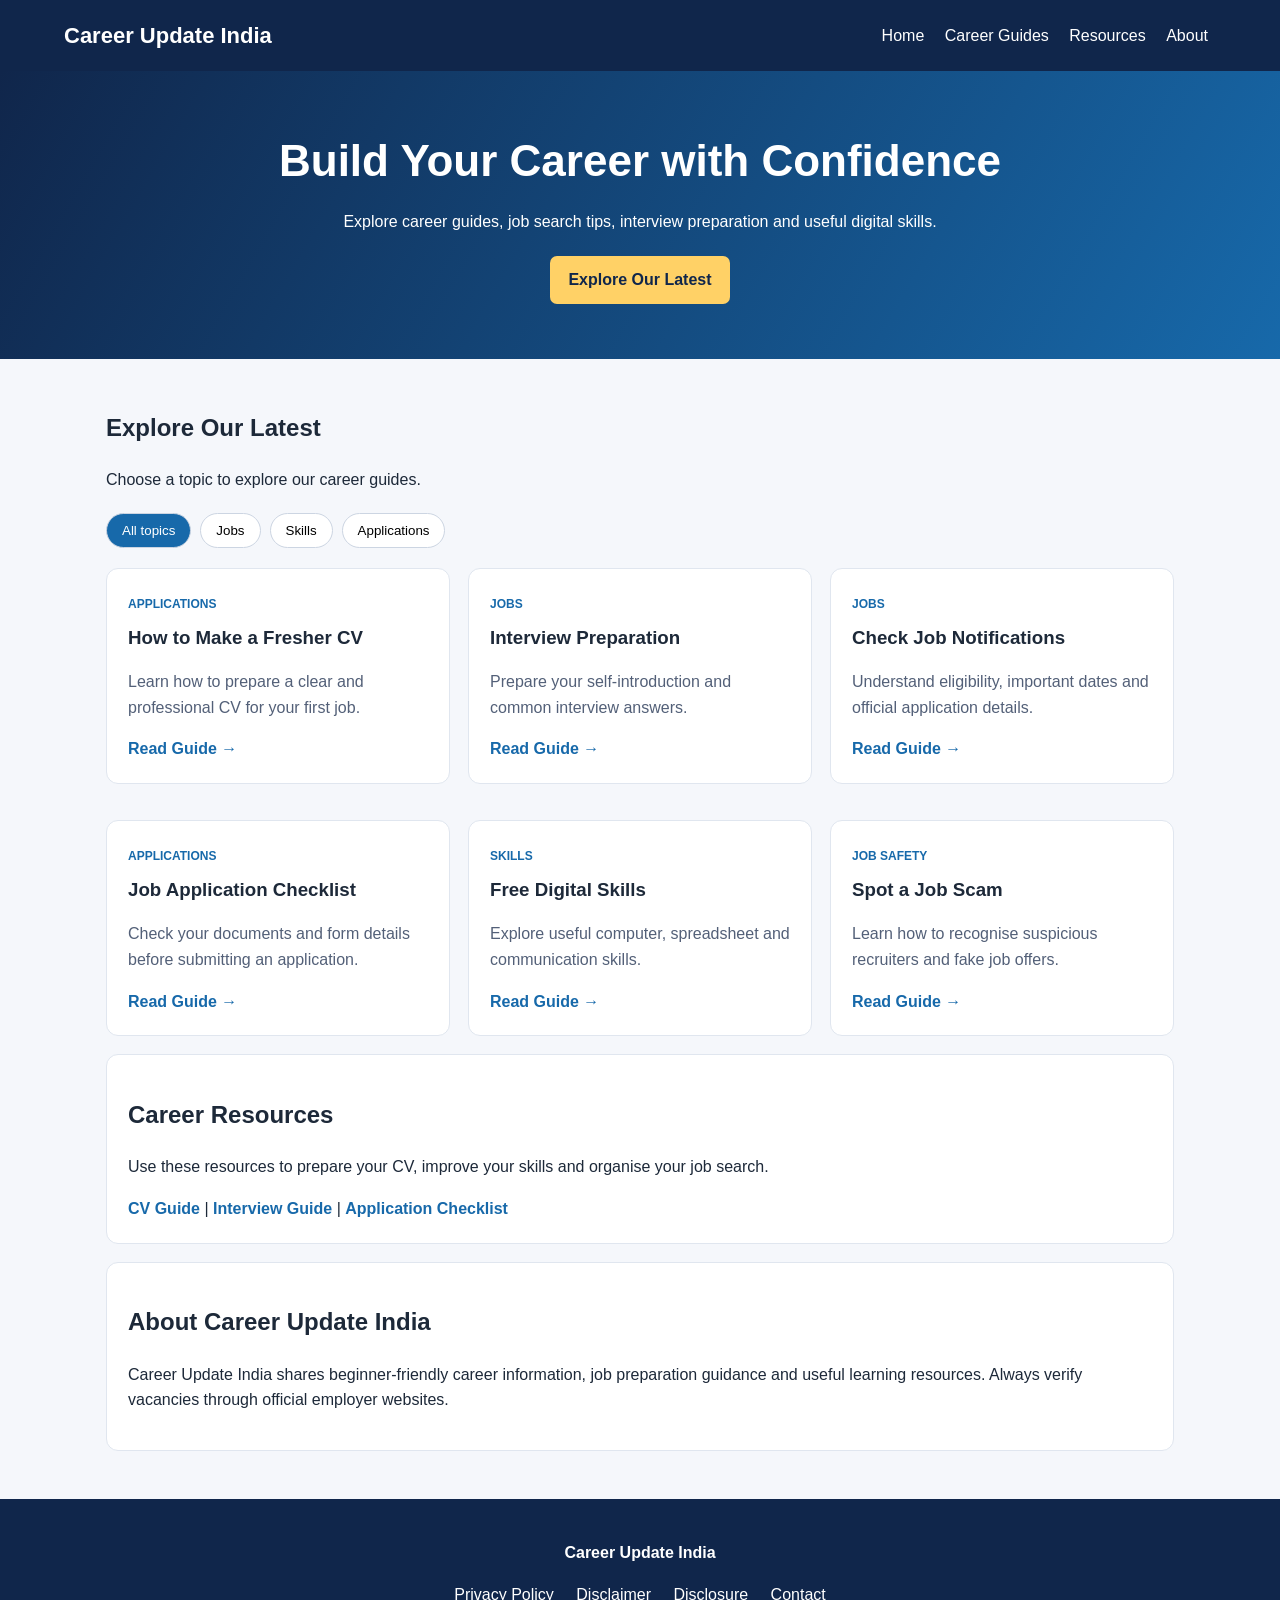
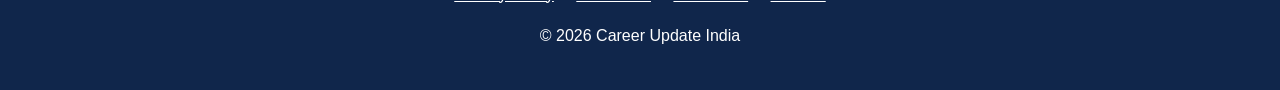
==== commit f58e2d59: "Refactor index.html for improved structure and content Updated meta tags, improved styling, and refi" ====
--- a/index.html
+++ b/index.html
@@ -2,35 +2,33 @@
 <html lang="en">
 <head>
 <meta charset="UTF-8">
-<meta name="viewport" content="width=device-width, initial-scale=1.0">
-<meta name="description" content="Career Update India - career guides, jobs, interview preparation, applications and digital skills.">
+<meta name="viewport" content="width=device-width, initial-scale=1">
+<meta name="description" content="Career Update India - jobs, career guides, interview preparation and skills.">
 <title>Career Update India</title>
 <style>
 *{box-sizing:border-box}
-body{margin:0;font-family:Arial,sans-serif;background:#f5f7fb;color:#172033;line-height:1.6}
+body{margin:0;font-family:Arial,sans-serif;color:#1d2939;background:#f5f7fb;line-height:1.6}
 header{background:#10264b;color:white;padding:18px 5%}
-nav{display:flex;justify-content:space-between;align-items:center;gap:15px;flex-wrap:wrap}
-nav a{color:white;text-decoration:none;margin-right:12px}
+nav{display:flex;align-items:center;justify-content:space-between;flex-wrap:wrap;gap:12px}
 .logo{font-size:22px;font-weight:bold}
-.hero{background:linear-gradient(120deg,#10264b,#1769aa);color:white;padding:55px 6%;text-align:center}
+nav a{color:white;text-decoration:none;margin:5px 8px}
+.hero{background:linear-gradient(120deg,#10264b,#1769aa);color:white;text-align:center;padding:55px 18px}
 .hero h1{font-size:clamp(28px,5vw,44px);margin:0 0 12px}
 .hero p{max-width:650px;margin:0 auto 22px}
-.btn{display:inline-block;background:#ffd166;color:#172033;padding:11px 18px;border-radius:7px;text-decoration:none;font-weight:bold}
+.btn{display:inline-block;background:#ffd166;color:#10264b;padding:11px 18px;border-radius:7px;text-decoration:none;font-weight:bold}
 main{max-width:1100px;margin:auto;padding:30px 16px}
-h2{margin-top:0}
-.filters{display:flex;gap:9px;flex-wrap:wrap;margin:18px 0 24px}
-.filter{padding:9px 15px;border:1px solid #ccd5e2;border-radius:20px;background:white;cursor:pointer;font-size:14px}
-.filter.active,.filter:hover{background:#1769aa;color:white;border-color:#1769aa}
+.filters{display:flex;gap:9px;flex-wrap:wrap;margin:20px 0}
+.filter{background:white;border:1px solid #ccd5e2;border-radius:22px;padding:9px 15px;cursor:pointer}
+.filter.active,.filter:hover{background:#1769aa;color:white}
 .grid{display:grid;grid-template-columns:repeat(auto-fit,minmax(min(100%,260px),1fr));gap:18px}
-.card{background:white;border:1px solid #e0e6ef;border-radius:12px;padding:21px;box-shadow:0 3px 12px #14213d0a}
+.card,.info{background:white;padding:21px;border-radius:12px;border:1px solid #e0e6ef;margin-bottom:18px}
 .tag{font-size:12px;color:#1769aa;font-weight:bold;text-transform:uppercase}
 .card h3{margin:8px 0}
 .card p{color:#536078}
-.card a{color:#1769aa;font-weight:bold;text-decoration:none}
-.card a:hover{text-decoration:underline}
-.info{background:white;border-radius:12px;padding:22px;margin-top:30px}
-footer{background:#10264b;color:white;padding:25px 6%;text-align:center}
-footer a{color:white;margin:5px 8px}
+.card a,.info a{color:#1769aa;font-weight:bold;text-decoration:none}
+.card a:hover,.info a:hover{text-decoration:underline}
+footer{background:#10264b;color:white;text-align:center;padding:25px 15px}
+footer a{color:white;margin:5px 9px}
 [hidden]{display:none!important}
 </style>
 </head>
@@ -49,148 +47,106 @@
 
 <section class="hero" id="home">
 <h1>Build Your Career with Confidence</h1>
-<p>Explore practical career guides for freshers, job seekers, interview preparation, applications and digital skills.</p>
+<p>Explore career guides, job search tips, interview preparation and useful digital skills.</p>
 <a class="btn" href="#articles">Explore Our Latest</a>
 </section>
 
 <main>
 <section id="articles">
-<h2>Explore Our Latest Career Guides</h2>
-<p>Choose a topic to find useful information.</p>
-
+<h2>Explore Our Latest</h2>
+<p>Choose a topic to explore our career guides.</p>
 <div class="filters">
-<button class="filter active" data-category="all" aria-pressed="true">All topics</button>
-<button class="filter" data-category="jobs" aria-pressed="false">Jobs</button>
-<button class="filter" data-category="skills" aria-pressed="false">Skills</button>
-<button class="filter" data-category="applications" aria-pressed="false">Applications</button>
+<button class="filter active" data-category="all">All topics</button>
+<button class="filter" data-category="jobs">Jobs</button>
+<button class="filter" data-category="skills">Skills</button>
+<button class="filter" data-category="applications">Applications</button>
 </div>
 
 <div class="grid" id="article-grid">
 <article class="card" data-category="applications">
 <span class="tag">Applications</span>
 <h3>How to Make a Fresher CV</h3>
-<p>Learn the essential sections of a clear, professional CV for your first job.</p>
-<a href="#guide-cv">Read guide →</a>
+<p>Learn how to prepare a clear and professional CV for your first job.</p>
+<a href="articles/fresher-cv.html">Read Guide →</a>
 </article>
 
 <article class="card" data-category="jobs">
 <span class="tag">Jobs</span>
-<h3>Interview Preparation for Freshers</h3>
-<p>Prepare your introduction, common interview answers and questions for the employer.</p>
-<a href="#guide-interview">Read guide →</a>
+<h3>Interview Preparation</h3>
+<p>Prepare your self-introduction and common interview answers.</p>
+<a href="articles/interview-preparation.html">Read Guide →</a>
 </article>
 
 <article class="card" data-category="jobs">
 <span class="tag">Jobs</span>
-<h3>How to Check a Job Notification</h3>
-<p>Understand eligibility, age limits, important dates, fees and official application links.</p>
-<a href="#guide-notification">Read guide →</a>
+<h3>Check Job Notifications</h3>
+<p>Understand eligibility, important dates and official application details.</p>
+<a href="articles/check-job-notification.html">Read Guide →</a>
 </article>
 
 <article class="card" data-category="applications">
 <span class="tag">Applications</span>
 <h3>Job Application Checklist</h3>
-<p>Check your documents and application details before submitting a job form.</p>
-<a href="#guide-checklist">Read guide →</a>
+<p>Check your documents and form details before submitting an application.</p>
+<a href="articles/application-checklist.html">Read Guide →</a>
 </article>
 
 <article class="card" data-category="skills">
 <span class="tag">Skills</span>
-<h3>Free Digital Skills to Learn</h3>
-<p>Explore useful computer, spreadsheet, communication and online work skills.</p>
-<a href="#guide-skills">Read guide →</a>
+<h3>Free Digital Skills</h3>
+<p>Explore useful computer, spreadsheet and communication skills.</p>
+<a href="articles/free-digital-skills.html">Read Guide →</a>
 </article>
 
 <article class="card" data-category="jobs">
 <span class="tag">Job Safety</span>
-<h3>How to Identify Job Scams</h3>
-<p>Recognise suspicious job offers, fake recruiters and requests for advance payments.</p>
-<a href="#guide-scam">Read guide →</a>
+<h3>Spot a Job Scam</h3>
+<p>Learn how to recognise suspicious recruiters and fake job offers.</p>
+<a href="articles/spot-job-scam.html">Read Guide →</a>
 </article>
 </div>
-<p id="empty-message" hidden>No guides found in this category.</p>
 </section>
 
 <section class="info" id="resources">
 <h2>Career Resources</h2>
-<p>Use these guides to organise your job search, prepare your documents and build practical skills.</p>
-<a href="#articles">Browse all guides ↑</a>
-</section>
-
-<section class="info" id="guide-cv">
-<h2>1. How to Make a Fresher CV</h2>
-<p>Include your full name, professional contact details, career objective, education, skills, projects, internship experience and relevant achievements. Use clear headings and simple formatting. Never include false qualifications or experience.</p>
-</section>
-
-<section class="info" id="guide-interview">
-<h2>2. Interview Preparation for Freshers</h2>
-<p>Research the employer and role. Practise a 30–60 second self-introduction covering your education, relevant skills and career goal. Prepare examples from college projects or training, and carry the documents requested by the employer.</p>
-</section>
-
-<section class="info" id="guide-notification">
-<h2>3. How to Check a Job Notification</h2>
-<p>Read the notification on the employer's official website. Verify the post name, eligibility, age limit, salary details, application fee, deadline and selection process. Avoid relying only on forwarded messages or unofficial posts.</p>
-</section>
-
-<section class="info" id="guide-checklist">
-<h2>4. Job Application Checklist</h2>
-<p>Before submitting, check your name, date of birth, education details, phone number and email. Prepare the required photo, signature, certificates and payment receipt if applicable. Save the final application and acknowledgement for your records.</p>
-</section>
-
-<section class="info" id="guide-skills">
-<h2>5. Free Digital Skills to Learn</h2>
-<p>Start with email writing, document formatting, spreadsheets, online research, video meetings and professional communication. Practise with small projects. Use official learning resources and never pay an unknown person who promises guaranteed employment.</p>
-</section>
-
-<section class="info" id="guide-scam">
-<h2>6. How to Identify Job Scams</h2>
-<p>Be cautious if a recruiter demands money to guarantee a job, uses an unofficial email address, avoids interviews or pressures you to act immediately. Verify vacancies through the employer's official website and never share OTPs, passwords or banking PINs.</p>
+<p>Use these resources to prepare your CV, improve your skills and organise your job search.</p>
+<a href="articles/fresher-cv.html">CV Guide</a> |
+<a href="articles/interview-preparation.html">Interview Guide</a> |
+<a href="articles/application-checklist.html">Application Checklist</a>
 </section>
 
 <section class="info" id="about">
 <h2>About Career Update India</h2>
-<p>Career Update India shares beginner-friendly career information and practical guides to help people prepare for jobs, applications and skill development. Always verify recruitment details with the official employer or recruiting authority.</p>
+<p>Career Update India shares beginner-friendly career information, job preparation guidance and useful learning resources. Always verify vacancies through official employer websites.</p>
 </section>
 </main>
 
 <footer>
 <p><strong>Career Update India</strong></p>
-<p>Practical career information for job seekers.</p>
 <p>
-<a href="#about">About</a>
-<a href="#resources">Resources</a>
-<a href="#home">Back to top</a>
+<a href="privacy.html">Privacy Policy</a>
+<a href="disclaimer.html">Disclaimer</a>
+<a href="disclosure.html">Disclosure</a>
+<a href="contact.html">Contact</a>
 </p>
 <p>© <span id="year">2026</span> Career Update India</p>
 </footer>
 
 <script>
-const filters = document.querySelectorAll(".filter");
-const cards = document.querySelectorAll("#article-grid .card");
-const emptyMessage = document.getElementById("empty-message");
+const buttons=document.querySelectorAll(".filter");
+const cards=document.querySelectorAll("#article-grid .card");
 
-filters.forEach(function(button){
-  button.addEventListener("click", function(){
-    const category = button.dataset.category;
-    let visibleCount = 0;
-
-    filters.forEach(function(item){
-      const active = item === button;
-      item.classList.toggle("active", active);
-      item.setAttribute("aria-pressed", String(active));
+buttons.forEach(function(button){
+  button.addEventListener("click",function(){
+    buttons.forEach(function(b){b.classList.remove("active")});
+    button.classList.add("active");
+    const category=button.dataset.category;
+    cards.forEach(function(card){
+      card.hidden=category!=="all" && card.dataset.category!==category;
     });
-
-    cards.forEach(function(card){
-      const show = category === "all" || card.dataset.category === category;
-      card.hidden = !show;
-      if(show) visibleCount++;
-    });
-
-    emptyMessage.hidden = visibleCount !== 0;
   });
 });
-
-document.getElementById("year").textContent = new Date().getFullYear();
+document.getElementById("year").textContent=new Date().getFullYear();
 </script>
 </body>
 </html>
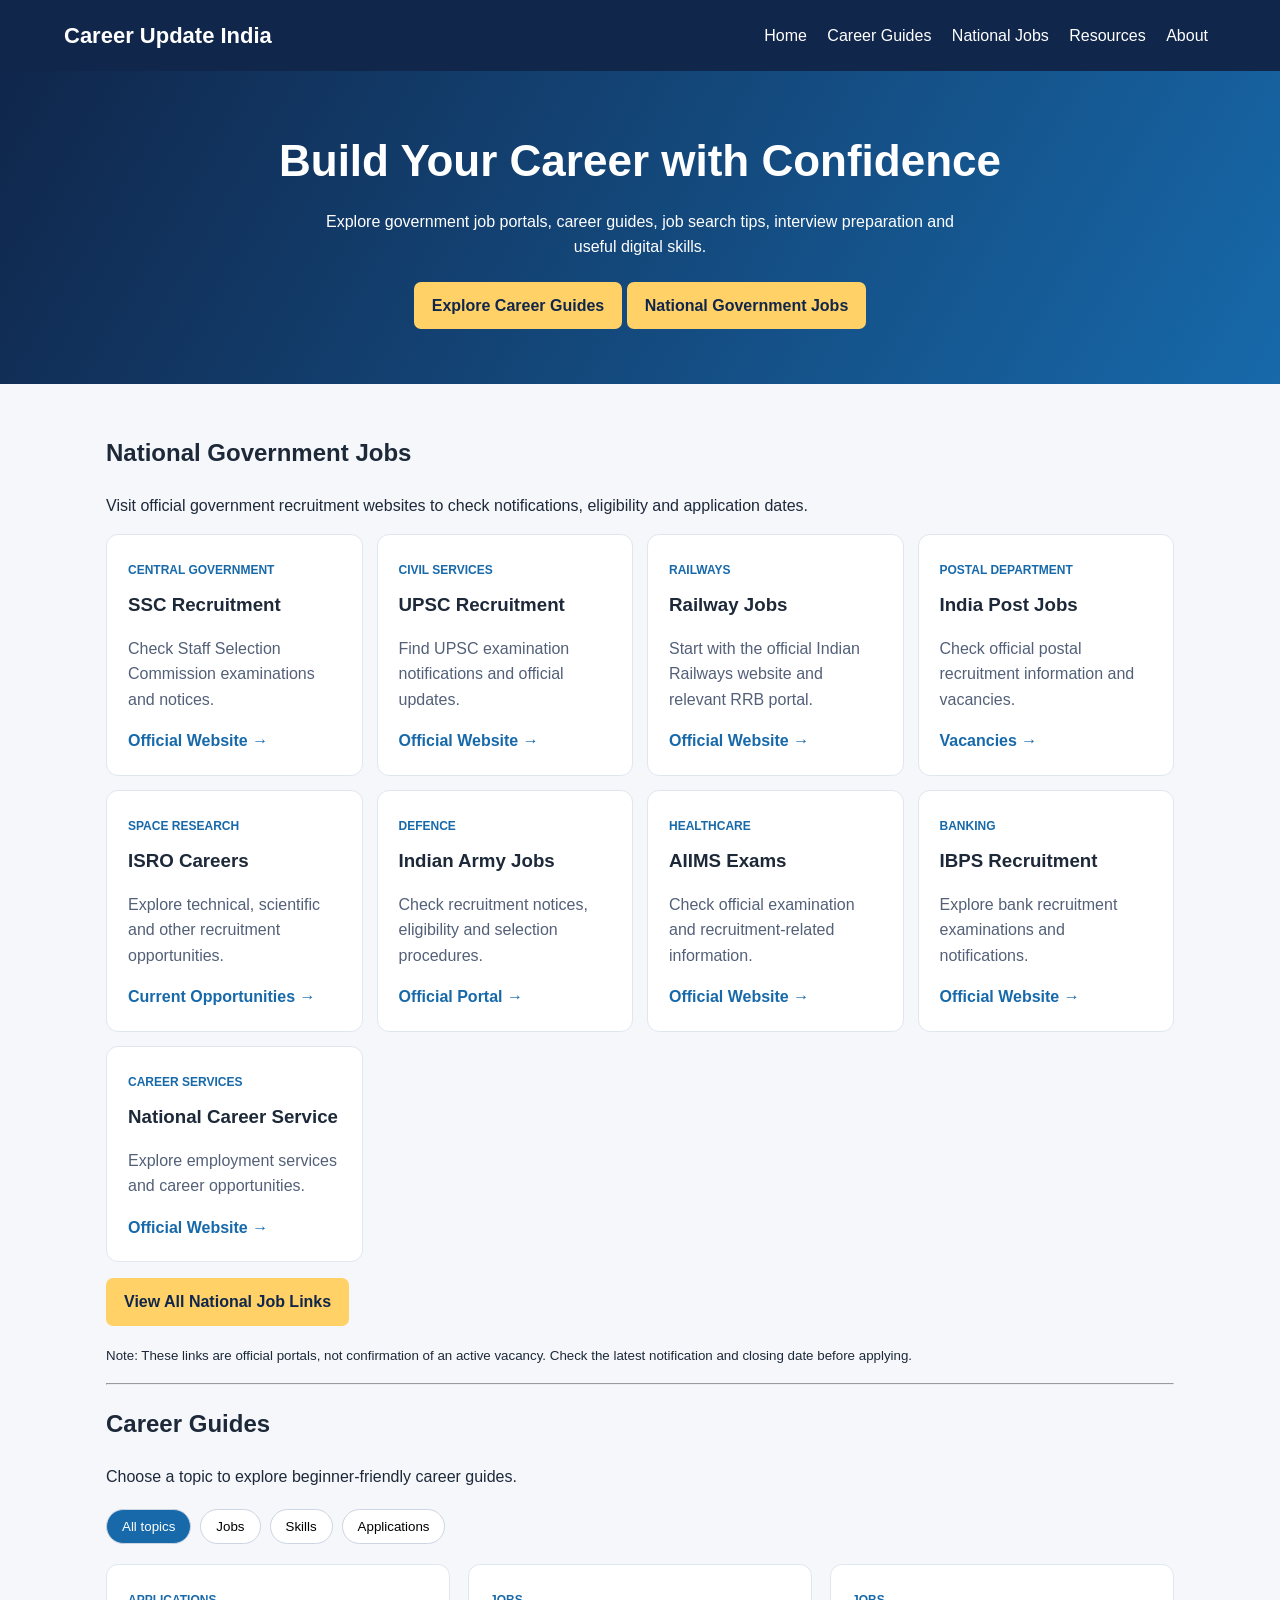
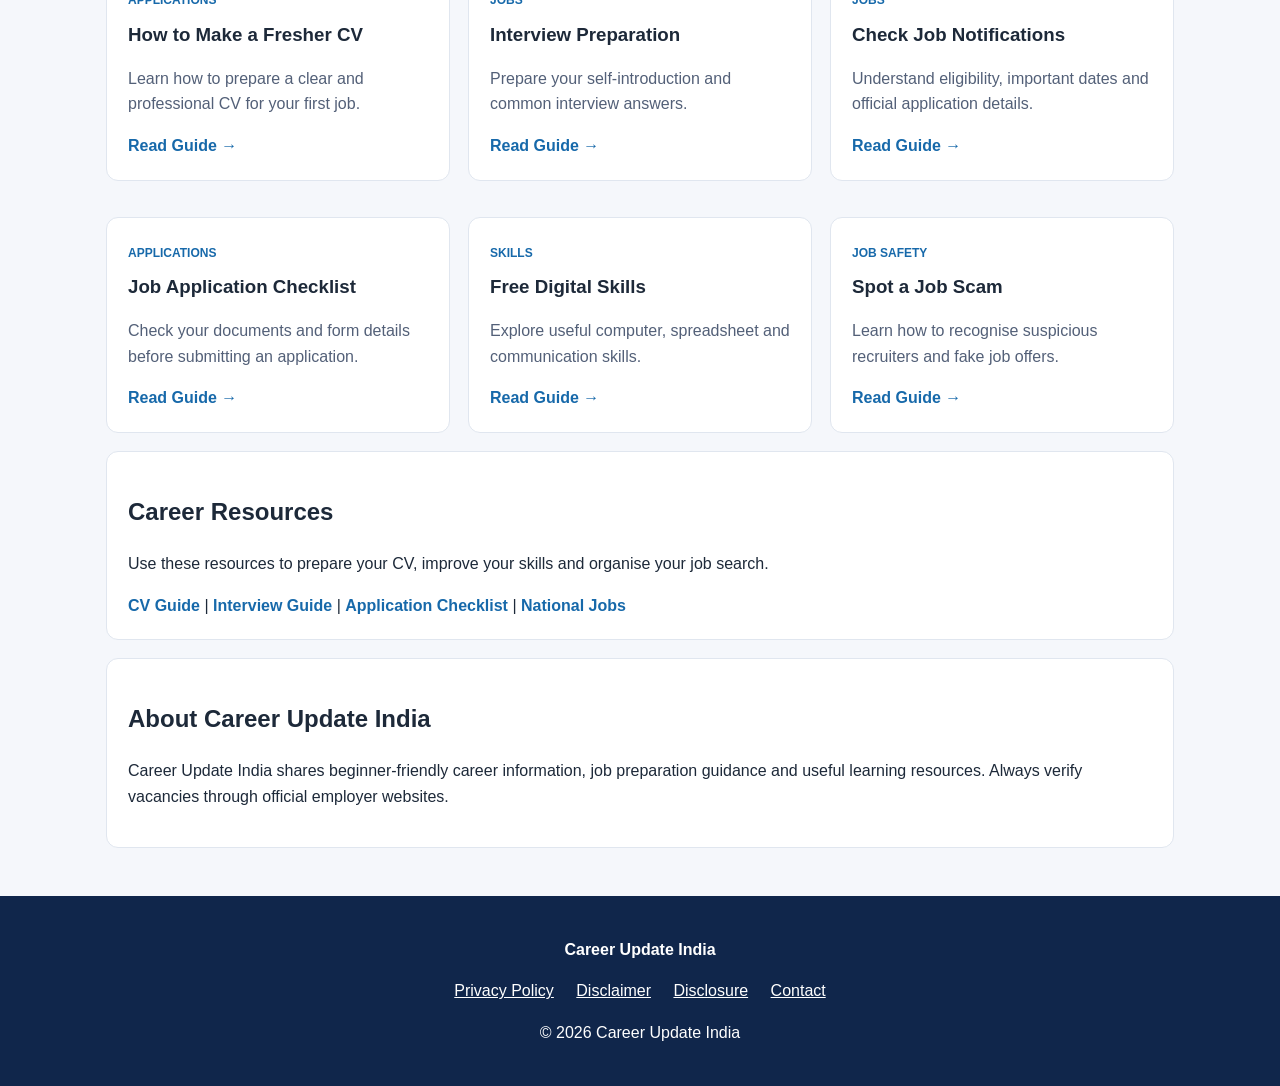
==== commit 82ad9bcc: "Enhance index.html with new job resources and links Updated the description meta tag and added links" ====
--- a/index.html
+++ b/index.html
@@ -3,7 +3,7 @@
 <head>
 <meta charset="UTF-8">
 <meta name="viewport" content="width=device-width, initial-scale=1">
-<meta name="description" content="Career Update India - jobs, career guides, interview preparation and skills.">
+<meta name="description" content="Career Update India - government jobs, career guides, interview preparation and skills.">
 <title>Career Update India</title>
 <style>
 *{box-sizing:border-box}
@@ -12,6 +12,7 @@
 nav{display:flex;align-items:center;justify-content:space-between;flex-wrap:wrap;gap:12px}
 .logo{font-size:22px;font-weight:bold}
 nav a{color:white;text-decoration:none;margin:5px 8px}
+nav a:hover{text-decoration:underline}
 .hero{background:linear-gradient(120deg,#10264b,#1769aa);color:white;text-align:center;padding:55px 18px}
 .hero h1{font-size:clamp(28px,5vw,44px);margin:0 0 12px}
 .hero p{max-width:650px;margin:0 auto 22px}
@@ -27,18 +28,22 @@
 .card p{color:#536078}
 .card a,.info a{color:#1769aa;font-weight:bold;text-decoration:none}
 .card a:hover,.info a:hover{text-decoration:underline}
+.job-links{display:grid;grid-template-columns:repeat(auto-fit,minmax(min(100%,220px),1fr));gap:14px}
+.job-links .card{margin-bottom:0}
 footer{background:#10264b;color:white;text-align:center;padding:25px 15px}
 footer a{color:white;margin:5px 9px}
 [hidden]{display:none!important}
 </style>
 </head>
 <body>
+
 <header>
 <nav>
 <div class="logo">Career Update India</div>
 <div>
 <a href="#home">Home</a>
 <a href="#articles">Career Guides</a>
+<a href="national-jobs.html">National Jobs</a>
 <a href="#resources">Resources</a>
 <a href="#about">About</a>
 </div>
@@ -47,19 +52,85 @@
 
 <section class="hero" id="home">
 <h1>Build Your Career with Confidence</h1>
-<p>Explore career guides, job search tips, interview preparation and useful digital skills.</p>
-<a class="btn" href="#articles">Explore Our Latest</a>
+<p>Explore government job portals, career guides, job search tips, interview preparation and useful digital skills.</p>
+<a class="btn" href="#articles">Explore Career Guides</a>
+<a class="btn" href="national-jobs.html">National Government Jobs</a>
 </section>
 
 <main>
+<section id="national">
+<h2>National Government Jobs</h2>
+<p>Visit official government recruitment websites to check notifications, eligibility and application dates.</p>
+<div class="job-links">
+<div class="card">
+<span class="tag">Central Government</span>
+<h3>SSC Recruitment</h3>
+<p>Check Staff Selection Commission examinations and notices.</p>
+<a href="https://ssc.gov.in/" target="_blank" rel="noopener">Official Website →</a>
+</div>
+<div class="card">
+<span class="tag">Civil Services</span>
+<h3>UPSC Recruitment</h3>
+<p>Find UPSC examination notifications and official updates.</p>
+<a href="https://upsc.gov.in/" target="_blank" rel="noopener">Official Website →</a>
+</div>
+<div class="card">
+<span class="tag">Railways</span>
+<h3>Railway Jobs</h3>
+<p>Start with the official Indian Railways website and relevant RRB portal.</p>
+<a href="https://indianrailways.gov.in/" target="_blank" rel="noopener">Official Website →</a>
+</div>
+<div class="card">
+<span class="tag">Postal Department</span>
+<h3>India Post Jobs</h3>
+<p>Check official postal recruitment information and vacancies.</p>
+<a href="https://www.indiapost.gov.in/vacancies" target="_blank" rel="noopener">Vacancies →</a>
+</div>
+<div class="card">
+<span class="tag">Space Research</span>
+<h3>ISRO Careers</h3>
+<p>Explore technical, scientific and other recruitment opportunities.</p>
+<a href="https://www.isro.gov.in/ViewAllOpportunities.html" target="_blank" rel="noopener">Current Opportunities →</a>
+</div>
+<div class="card">
+<span class="tag">Defence</span>
+<h3>Indian Army Jobs</h3>
+<p>Check recruitment notices, eligibility and selection procedures.</p>
+<a href="https://joinindianarmy.nic.in/" target="_blank" rel="noopener">Official Portal →</a>
+</div>
+<div class="card">
+<span class="tag">Healthcare</span>
+<h3>AIIMS Exams</h3>
+<p>Check official examination and recruitment-related information.</p>
+<a href="https://www.aiimsexams.ac.in/" target="_blank" rel="noopener">Official Website →</a>
+</div>
+<div class="card">
+<span class="tag">Banking</span>
+<h3>IBPS Recruitment</h3>
+<p>Explore bank recruitment examinations and notifications.</p>
+<a href="https://www.ibps.in/" target="_blank" rel="noopener">Official Website →</a>
+</div>
+<div class="card">
+<span class="tag">Career Services</span>
+<h3>National Career Service</h3>
+<p>Explore employment services and career opportunities.</p>
+<a href="https://www.ncs.gov.in/" target="_blank" rel="noopener">Official Website →</a>
+</div>
+</div>
+<p><a class="btn" href="national-jobs.html">View All National Job Links</a></p>
+<p><small>Note: These links are official portals, not confirmation of an active vacancy. Check the latest notification and closing date before applying.</small></p>
+</section>
+
+<hr>
+
 <section id="articles">
-<h2>Explore Our Latest</h2>
-<p>Choose a topic to explore our career guides.</p>
+<h2>Career Guides</h2>
+<p>Choose a topic to explore beginner-friendly career guides.</p>
 <div class="filters">
-<button class="filter active" data-category="all">All topics</button>
-<button class="filter" data-category="jobs">Jobs</button>
-<button class="filter" data-category="skills">Skills</button>
-<button class="filter" data-category="applications">Applications</button>
+<button type="button" class="filter active" data-category="all">All topics</button>
+<button type="button" class="filter" data-category="jobs">Jobs</button>
+<button type="button" class="filter" data-category="skills">Skills</button>
+<button type="button" class="filter" data-category="applications">Applications</button>
 </div>
 
 <div class="grid" id="article-grid">
@@ -112,7 +183,8 @@
 <p>Use these resources to prepare your CV, improve your skills and organise your job search.</p>
 <a href="articles/fresher-cv.html">CV Guide</a> |
 <a href="articles/interview-preparation.html">Interview Guide</a> |
-<a href="articles/application-checklist.html">Application Checklist</a>
+<a href="articles/application-checklist.html">Application Checklist</a> |
+<a href="national-jobs.html">National Jobs</a>
 </section>
 
 <section class="info" id="about">
@@ -148,5 +220,6 @@
 });
 document.getElementById("year").textContent=new Date().getFullYear();
 </script>
+
 </body>
 </html>
